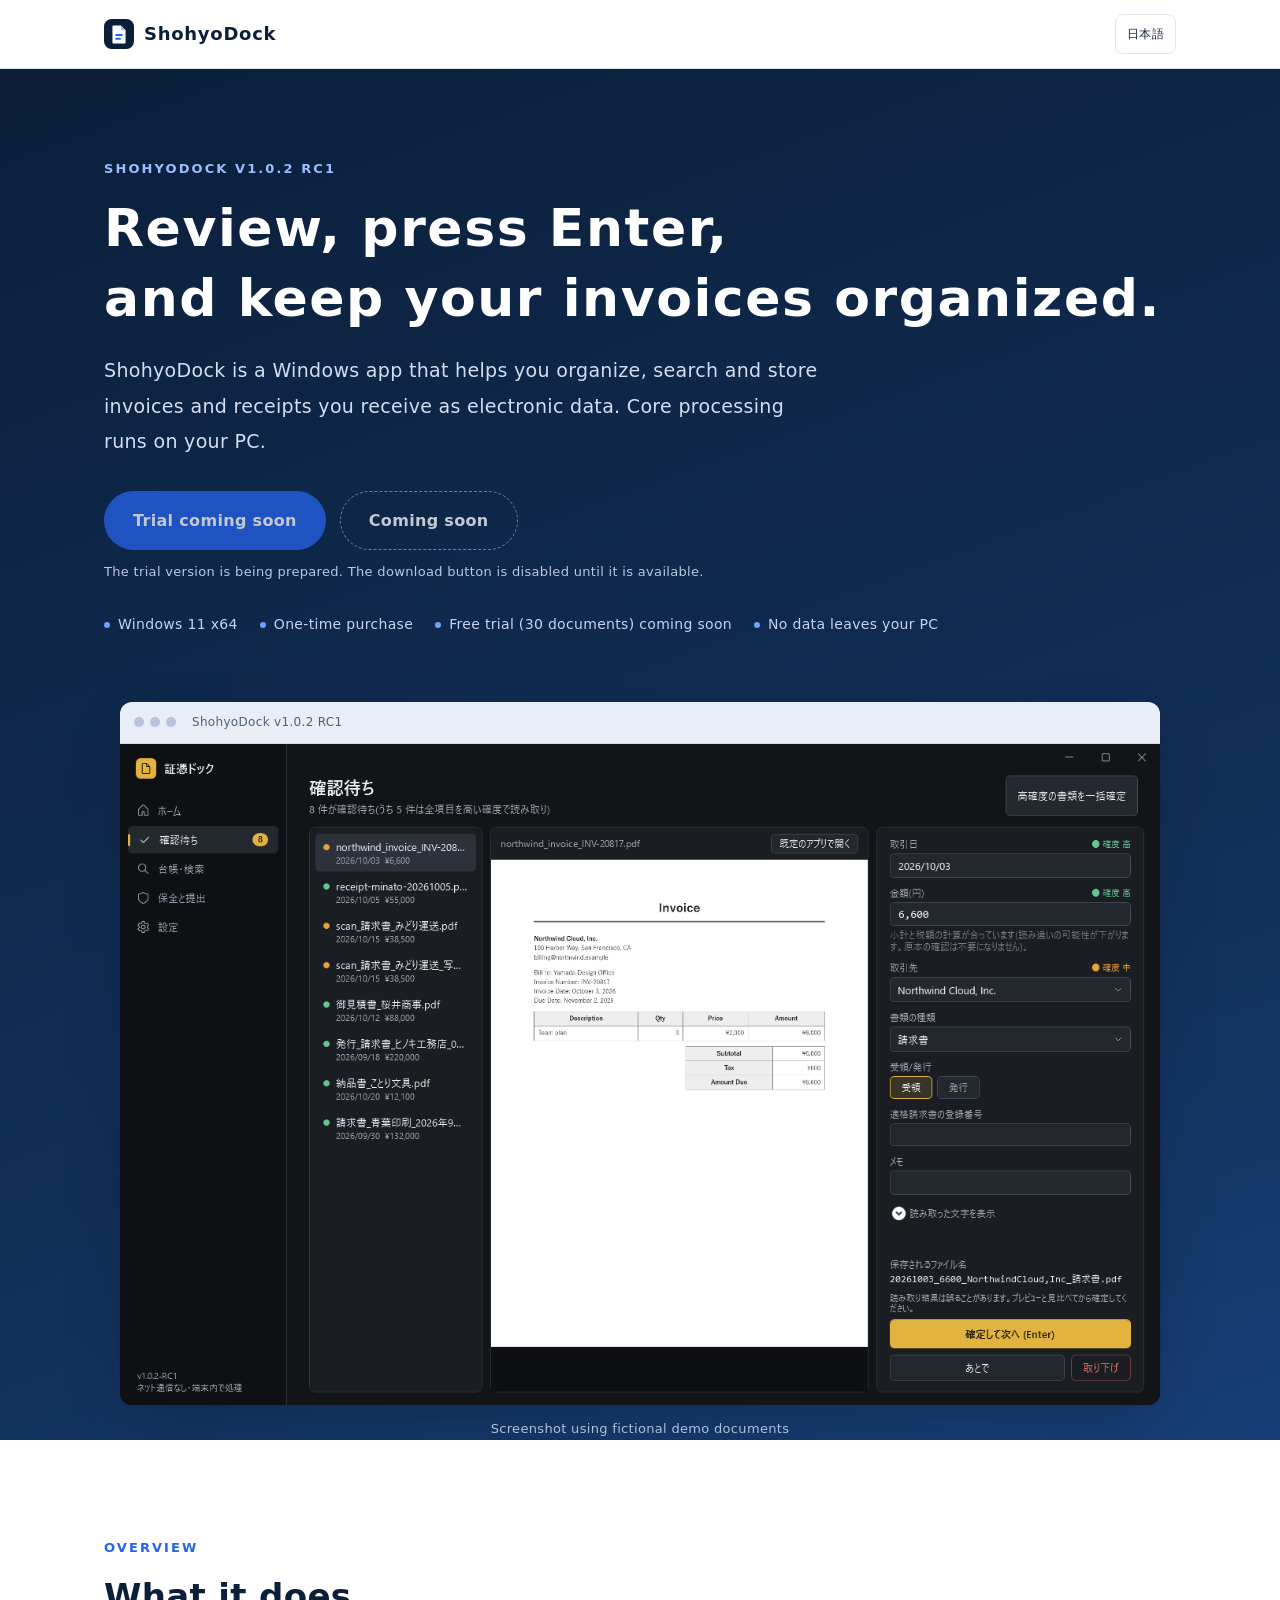
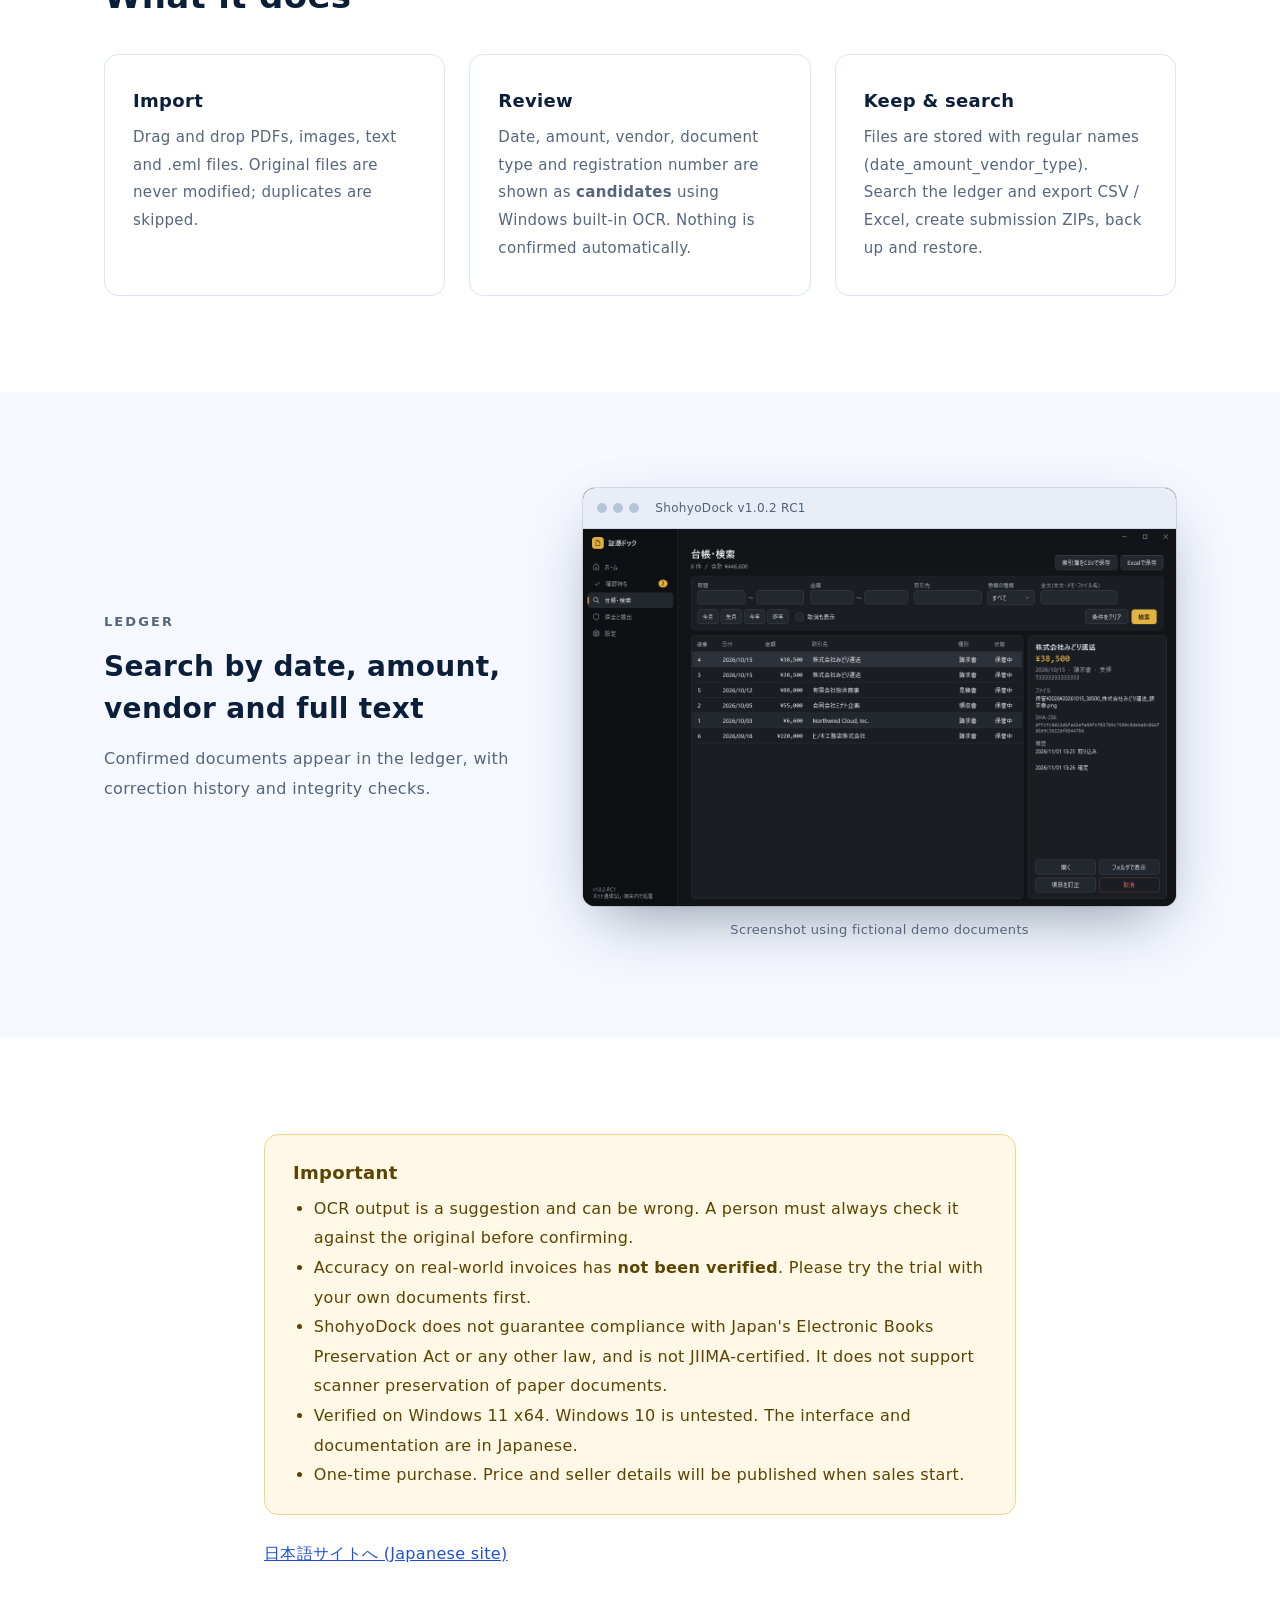
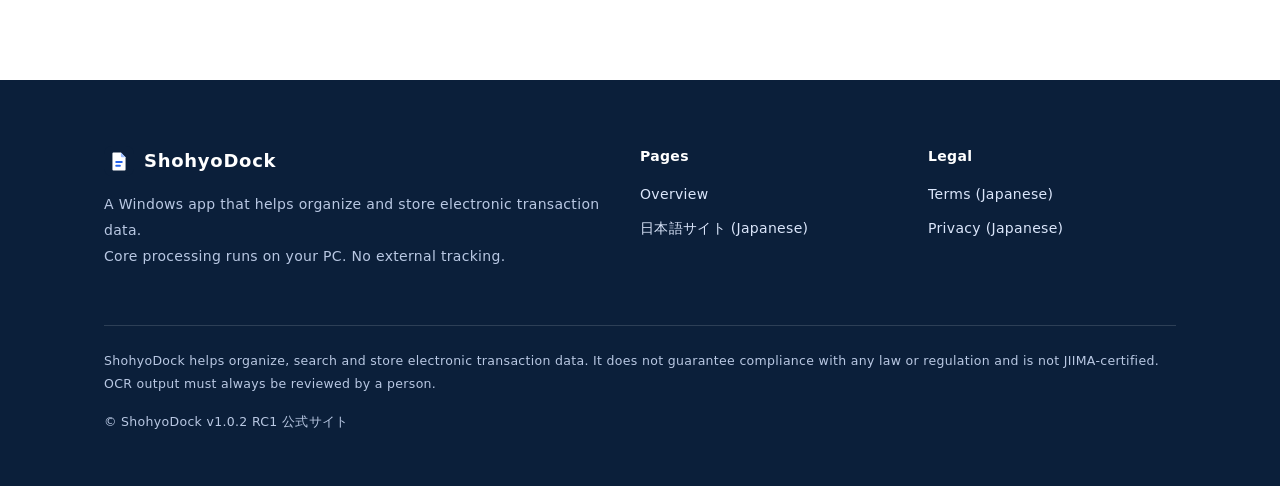
==== en/index.html @ b119d75c "Initial ShohyoDock official website" ====
<!doctype html>
<html lang="en" data-root="../">
<head>
<meta charset="utf-8">
<meta name="viewport" content="width=device-width, initial-scale=1">
<title>ShohyoDock - Organize and store electronic invoices on Windows</title>
<meta name="description" content="ShohyoDock is a Windows app that helps organize, search and store invoices and receipts received as electronic data. OCR output must be reviewed by a person. One-time purchase, free trial.">
<meta name="theme-color" content="#0b1f3a">
<meta name="robots" content="index,follow">

<link rel="icon" href="../assets/img/favicon.svg" type="image/svg+xml">
<meta property="og:type" content="website">
<meta property="og:site_name" content="ShohyoDock">
<meta property="og:title" content="ShohyoDock - Organize and store electronic invoices on Windows">
<meta property="og:description" content="ShohyoDock is a Windows app that helps organize, search and store invoices and receipts received as electronic data. OCR output must be reviewed by a person. One-time purchase, free trial.">
<meta property="og:locale" content="en_US">
<meta property="og:image" content="../assets/img/ogp.png">
<meta property="og:image:width" content="1200">
<meta property="og:image:height" content="630">
<meta property="og:image:alt" content="ShohyoDockの確認画面">

<meta name="twitter:card" content="summary_large_image">
<meta name="twitter:title" content="ShohyoDock - Organize and store electronic invoices on Windows">
<meta name="twitter:description" content="ShohyoDock is a Windows app that helps organize, search and store invoices and receipts received as electronic data. OCR output must be reviewed by a person. One-time purchase, free trial.">
<meta name="twitter:image" content="../assets/img/ogp.png">
<link rel="stylesheet" href="../assets/css/style.css">

</head>
<body>
<a class="skip" href="#main">Skip to content</a>
<header class="site-header"><div class="wrap">
<a class="brand" href="index.html"><img src="../assets/img/favicon.svg" alt="" width="30" height="30">ShohyoDock<small></small></a>
<button class="menu-btn" type="button" aria-label="メニュー" aria-expanded="false" aria-controls="site-nav"><svg viewBox="0 0 24 24" fill="none" stroke="currentColor" stroke-width="2" stroke-linecap="round"><path d="M4 7h16M4 12h16M4 17h16"/></svg></button>
<nav class="nav" id="site-nav" aria-label="メイン"><a class="lang" href="../index.html" hreflang="ja" lang="ja">日本語</a></nav>
</div></header>
<main id="main">

<section class="hero"><div class="wrap">
<p class="eyebrow">ShohyoDock v1.0.2 RC1</p>
<h1>Review, press Enter,<br>and keep your invoices organized.</h1>
<p class="lead">ShohyoDock is a Windows app that helps you organize, search and store invoices and receipts you receive as electronic data. Core processing runs on your PC.</p>
<div class="cta-row"><a class="btn btn-primary is-disabled" data-trial data-label="Download the trial" aria-disabled="true">Trial coming soon</a>
<a class="btn btn-ghost is-disabled" data-booth data-label="Buy on BOOTH" aria-disabled="true">Coming soon</a></div>
<p class="cta-note" data-trial-note>The trial version is being prepared. The download button is disabled until it is available.</p>
<ul class="hero-meta"><li>Windows 11 x64</li><li>One-time purchase</li><li>Free trial (30 documents) coming soon</li><li>No data leaves your PC</li></ul>
<div class="hero-shot"><figure class="shot"><div class="shot-frame"><div class="shot-bar"><i></i><i></i><i></i><span>ShohyoDock v1.0.2 RC1</span></div><button type="button" aria-label="画面を拡大して表示"><img src="../assets/img/03_inbox_review.png" alt="ShohyoDock review screen with document list, preview and extracted candidates" width="1320" height="840" decoding="async"></button></div><figcaption>Screenshot using fictional demo documents</figcaption></figure></div>
</div></section>
<section><div class="wrap">
<p class="eyebrow">OVERVIEW</p><h2>What it does</h2>
<div class="grid g3" style="margin-top:32px">
<div class="card"><h3>Import</h3><p>Drag and drop PDFs, images, text and .eml files. Original files are never modified; duplicates are skipped.</p></div>
<div class="card"><h3>Review</h3><p>Date, amount, vendor, document type and registration number are shown as <b>candidates</b> using Windows built-in OCR. Nothing is confirmed automatically.</p></div>
<div class="card"><h3>Keep &amp; search</h3><p>Files are stored with regular names (date_amount_vendor_type). Search the ledger and export CSV / Excel, create submission ZIPs, back up and restore.</p></div>
</div></div></section>
<section class="tint"><div class="wrap">
<div class="row"><div class="row-text"><p class="eyebrow">LEDGER</p><h3>Search by date, amount, vendor and full text</h3><p>Confirmed documents appear in the ledger, with correction history and integrity checks.</p></div>
<figure class="shot"><div class="shot-frame"><div class="shot-bar"><i></i><i></i><i></i><span>ShohyoDock v1.0.2 RC1</span></div><button type="button" aria-label="画面を拡大して表示"><img src="../assets/img/04_ledger.png" alt="Ledger and search screen" width="1320" height="840" loading="lazy" decoding="async"></button></div><figcaption>Screenshot using fictional demo documents</figcaption></figure></div>
</div></section>
<section><div class="wrap narrow">
<div class="callout warn"><h3>Important</h3><ul>
<li>OCR output is a suggestion and can be wrong. A person must always check it against the original before confirming.</li>
<li>Accuracy on real-world invoices has <b>not been verified</b>. Please try the trial with your own documents first.</li>
<li>ShohyoDock does not guarantee compliance with Japan's Electronic Books Preservation Act or any other law, and is not JIIMA-certified. It does not support scanner preservation of paper documents.</li>
<li>Verified on Windows 11 x64. Windows 10 is untested. The interface and documentation are in Japanese.</li>
<li>One-time purchase. Price and seller details will be published when sales start.</li>
</ul></div>
<p><a href="../index.html">日本語サイトへ (Japanese site)</a></p>
</div></section>
</main>
<footer class="site-footer"><div class="wrap">
<div class="foot-grid">
<div><a class="brand" href="index.html" style="color:#fff"><img src="../assets/img/favicon.svg" alt="" width="30" height="30">ShohyoDock</a><p style="margin-top:14px">A Windows app that helps organize and store electronic transaction data.<br>Core processing runs on your PC. No external tracking.</p></div>
<div><h4>Pages</h4><ul><li><a href="index.html">Overview</a></li><li><a href="../index.html">日本語サイト (Japanese)</a></li></ul></div>
<div><h4>Legal</h4><ul><li><a href="../terms.html">Terms (Japanese)</a></li><li><a href="../privacy.html">Privacy (Japanese)</a></li></ul></div>
</div>
<p class="foot-note">ShohyoDock helps organize, search and store electronic transaction data. It does not guarantee compliance with any law or regulation and is not JIIMA-certified. OCR output must always be reviewed by a person.</p>
<p class="foot-note" style="border:0;padding-top:0">&copy; ShohyoDock v1.0.2 RC1 公式サイト</p>
</div></footer>
<script src="../config.js"></script>
<script src="../assets/js/main.js"></script>
</body>
</html>
---- assets/css/style.css ----
:root{
  --navy:#0b1f3a; --navy-2:#12305a; --blue:#2563eb; --blue-d:#1d4ed8; --blue-l:#eaf1ff; --sky:#f5f8ff;
  --ink:#16243b; --muted:#56657d; --line:#dde5f1; --white:#fff; --warn-bg:#fff8e6; --warn-line:#f0d58a; --warn-ink:#5b4300;
  --radius:14px; --maxw:1120px;
  --font:"Yu Gothic UI","Yu Gothic","Hiragino Sans","Hiragino Kaku Gothic ProN","Meiryo",system-ui,sans-serif;
}
*{box-sizing:border-box}
html{scroll-behavior:smooth;-webkit-text-size-adjust:100%}
body{margin:0;font-family:var(--font);color:var(--ink);background:var(--white);line-height:1.85;font-size:16px;letter-spacing:.02em}
img{max-width:100%;height:auto;display:block}
a{color:var(--blue-d)}
a:hover{color:var(--navy)}
:focus-visible{outline:3px solid #93b4ff;outline-offset:2px}
.wrap{max-width:var(--maxw);margin:0 auto;padding:0 24px}
.skip{position:absolute;left:-999px;top:0;background:var(--navy);color:#fff;padding:8px 14px;z-index:100}
.skip:focus{left:8px;top:8px}

/* header */
.site-header{position:sticky;top:0;z-index:50;background:rgba(255,255,255,.94);backdrop-filter:blur(8px);border-bottom:1px solid var(--line)}
.site-header .wrap{display:flex;align-items:center;justify-content:space-between;height:68px;gap:16px}
.brand{display:flex;align-items:center;gap:10px;text-decoration:none;color:var(--navy);font-weight:700;font-size:18px;letter-spacing:.04em}
.brand img{width:30px;height:30px}
.brand small{font-weight:500;font-size:12px;color:var(--muted);margin-left:2px}
.nav{display:flex;align-items:center;gap:2px}
.nav a{color:var(--ink);text-decoration:none;font-size:14px;padding:8px 11px;border-radius:8px;white-space:nowrap}
.nav a:hover{background:var(--blue-l)}
.nav a[aria-current="page"]{color:var(--blue-d);font-weight:700;background:var(--blue-l)}
.nav .lang{border:1px solid var(--line);margin-left:6px;font-size:12px}
.menu-btn{display:none;background:none;border:1px solid var(--line);border-radius:8px;width:44px;height:44px;cursor:pointer;color:var(--navy)}
.menu-btn svg{width:22px;height:22px}

/* buttons */
.btn{display:inline-flex;align-items:center;justify-content:center;gap:8px;font:inherit;font-weight:700;font-size:16px;text-decoration:none;padding:14px 28px;border-radius:999px;border:1.5px solid transparent;cursor:pointer;min-height:48px;transition:background .15s,transform .15s}
.btn-primary{background:var(--blue);color:#fff}
.btn-primary:hover{background:var(--blue-d);color:#fff;transform:translateY(-1px)}
.btn-outline{background:#fff;color:var(--navy);border-color:var(--navy)}
.btn-outline:hover{background:var(--blue-l);color:var(--navy)}
.btn-ghost{background:transparent;color:#fff;border-color:rgba(255,255,255,.55)}
.btn-ghost:hover{background:rgba(255,255,255,.1);color:#fff}
.btn.is-disabled{opacity:.75;cursor:not-allowed;pointer-events:none;border-style:dashed}
.btn-sm{padding:8px 18px;font-size:14px;min-height:40px}
.cta-row{display:flex;flex-wrap:wrap;gap:14px;align-items:center}
.cta-note{font-size:13px;color:var(--muted);margin:10px 0 0}
.hero .cta-note{color:#b9c8e3}

/* hero */
.hero{background:linear-gradient(160deg,var(--navy) 0%,var(--navy-2) 70%,#173f77 100%);color:#fff;padding:88px 0 0;position:relative;overflow:hidden}
.hero .eyebrow{color:#9bbcff}
.hero h1{font-size:clamp(30px,5vw,52px);line-height:1.35;margin:0 0 20px;font-weight:700;letter-spacing:.03em}
.hero p.lead{font-size:clamp(16px,2vw,19px);color:#d3def2;max-width:720px;margin:0 0 32px}
.hero-shot{margin:64px auto -1px;max-width:1040px}
.hero-meta{display:flex;flex-wrap:wrap;gap:10px 22px;margin:28px 0 0;padding:0;list-style:none;font-size:14px;color:#c4d3ee}
.hero-meta li::before{content:"";display:inline-block;width:6px;height:6px;border-radius:50%;background:#6ea0ff;margin-right:8px;vertical-align:middle}
.page-head{background:linear-gradient(160deg,var(--navy),var(--navy-2));color:#fff;padding:64px 0 56px}
.page-head h1{margin:0 0 10px;font-size:clamp(26px,4vw,40px);line-height:1.4}
.page-head p{margin:0;color:#cddaf1;max-width:720px}
.eyebrow{font-size:13px;font-weight:700;letter-spacing:.16em;color:var(--blue);margin:0 0 12px;text-transform:uppercase}

/* sections */
section{padding:96px 0}
section.tint{background:var(--sky)}
section.navy{background:var(--navy);color:#fff}
section.navy .eyebrow{color:#9bbcff}
section.navy p{color:#cddaf1}
h2{font-size:clamp(24px,3.4vw,34px);line-height:1.45;margin:0 0 20px;color:var(--navy);font-weight:700}
section.navy h2{color:#fff}
h3{font-size:20px;line-height:1.5;margin:0 0 10px;color:var(--navy)}
p{margin:0 0 16px}
.sec-lead{max-width:720px;color:var(--muted);margin-bottom:48px}
.narrow{max-width:800px}
.prose h2{margin-top:56px;font-size:26px}
.prose h2:first-child{margin-top:0}
.prose h3{margin-top:32px}
.prose ul,.prose ol{padding-left:1.4em;margin:0 0 20px}
.prose li{margin-bottom:6px}
.prose-sec{padding:72px 0 96px}

/* grids/cards */
.grid{display:grid;gap:24px}
.g3{grid-template-columns:repeat(3,1fr)}
.g2{grid-template-columns:repeat(2,1fr)}
.card{background:#fff;border:1px solid var(--line);border-radius:var(--radius);padding:32px 28px}
.card h3{font-size:18px}
.card p{color:var(--muted);margin:0;font-size:15px}
.num{display:inline-flex;width:36px;height:36px;border-radius:50%;background:var(--blue-l);color:var(--blue-d);align-items:center;justify-content:center;font-weight:700;margin-bottom:14px}
.trust{background:var(--sky);border-bottom:1px solid var(--line);padding:0}
.trust ul{display:grid;grid-template-columns:repeat(4,1fr);gap:0;margin:0;padding:0;list-style:none}
.trust li{padding:26px 18px;text-align:center;font-size:14px;color:var(--muted);border-left:1px solid var(--line)}
.trust li:first-child{border-left:0}
.trust b{display:block;color:var(--navy);font-size:17px;margin-bottom:2px}

/* feature rows */
.row{display:grid;grid-template-columns:5fr 7fr;gap:56px;align-items:center;margin-bottom:96px}
.row:last-child{margin-bottom:0}
.row.rev{grid-template-columns:7fr 5fr}
.row.rev .row-text{order:2}
.row-text h3{font-size:clamp(22px,2.6vw,28px);margin-bottom:14px}
.row-text p,.row-text li{color:var(--muted)}
.row-text ul{padding-left:1.3em;margin:0 0 16px}

/* screenshots */
.shot{margin:0}
.shot-frame{background:#0e141b;border-radius:12px;overflow:hidden;box-shadow:0 24px 60px -18px rgba(11,31,58,.45),0 0 0 1px rgba(11,31,58,.12)}
.shot-bar{display:flex;align-items:center;gap:6px;padding:9px 14px;background:#e9eef6;border-bottom:1px solid #cfd8e6}
.shot-bar i{width:10px;height:10px;border-radius:50%;background:#b8c4d8;display:block}
.shot-bar span{margin-left:10px;font-size:12px;color:#506078}
.shot button{display:block;width:100%;padding:0;border:0;background:none;cursor:zoom-in}
.shot img{width:100%;height:auto}
.shot figcaption{font-size:13px;color:var(--muted);margin-top:12px;text-align:center}
.hero .shot figcaption{color:#aebfdc}
.lightbox{position:fixed;inset:0;background:rgba(6,16,32,.88);display:none;align-items:center;justify-content:center;padding:20px;z-index:200;cursor:zoom-out}
.lightbox.open{display:flex}
.lightbox img{max-width:100%;max-height:100%;border-radius:8px;box-shadow:0 20px 60px rgba(0,0,0,.5)}

/* callouts */
.callout{border-radius:var(--radius);padding:24px 28px;margin:0 0 24px;border:1px solid var(--line);background:var(--sky)}
.callout.warn{background:var(--warn-bg);border-color:var(--warn-line);color:var(--warn-ink)}
.callout h3,.callout h2{margin:0 0 8px;font-size:18px;color:inherit}
.callout p:last-child,.callout ul:last-child{margin-bottom:0}
.callout ul{margin:8px 0 0;padding-left:1.3em}
.pending{background:#eef2f8;border:1px dashed #9fb0cc;color:#3b4a63;border-radius:10px;padding:10px 14px;font-size:14px}

/* table */
.table-wrap{overflow-x:auto;border:1px solid var(--line);border-radius:var(--radius);background:#fff}
table{border-collapse:collapse;width:100%;font-size:15px;min-width:560px}
th,td{padding:16px 20px;text-align:left;border-bottom:1px solid var(--line);vertical-align:top}
thead th{background:var(--navy);color:#fff;font-weight:700}
tbody th{background:var(--sky);width:28%;color:var(--navy)}
tbody tr:last-child th,tbody tr:last-child td{border-bottom:0}
.ok{color:#14733f;font-weight:700}.no{color:#8a5a00;font-weight:700}

/* lists */
.checks,.crosses{list-style:none;padding:0;margin:0}
.checks li,.crosses li{position:relative;padding-left:30px;margin-bottom:12px}
.checks li::before{content:"";position:absolute;left:4px;top:.55em;width:10px;height:6px;border-left:2.5px solid var(--blue);border-bottom:2.5px solid var(--blue);transform:rotate(-45deg)}
.crosses li::before{content:"×";position:absolute;left:3px;top:0;color:#8a5a00;font-weight:700}

/* steps */
.steps{counter-reset:s;list-style:none;padding:0;margin:0}
.steps>li{counter-increment:s;position:relative;padding:0 0 56px 64px}
.steps>li::before{content:counter(s);position:absolute;left:0;top:0;width:44px;height:44px;border-radius:50%;background:var(--blue);color:#fff;display:flex;align-items:center;justify-content:center;font-weight:700}
.steps>li::after{content:"";position:absolute;left:21px;top:52px;bottom:8px;width:2px;background:var(--line)}
.steps>li:last-child{padding-bottom:0}.steps>li:last-child::after{display:none}
.steps h3{margin-top:6px}
.steps .shot{margin-top:20px;max-width:760px}

/* faq */
details{border:1px solid var(--line);border-radius:12px;background:#fff;margin-bottom:12px;overflow:hidden}
summary{cursor:pointer;padding:18px 56px 18px 22px;font-weight:700;color:var(--navy);list-style:none;position:relative}
summary::-webkit-details-marker{display:none}
summary::after{content:"+";position:absolute;right:22px;top:50%;transform:translateY(-50%);font-size:22px;color:var(--blue);font-weight:400}
details[open] summary::after{content:"−"}
details[open] summary{border-bottom:1px solid var(--line);background:var(--sky)}
details .ans{padding:18px 22px 6px}
.faq-group{margin:48px 0 16px;font-size:20px}

/* price */
.price{font-size:clamp(40px,6vw,56px);font-weight:700;color:var(--navy);line-height:1.2;margin:6px 0}
.price small{font-size:16px;font-weight:500;color:var(--muted);margin-left:6px}
.cta-band{text-align:center}
.cta-band .cta-row{justify-content:center}
.cta-band .sec-lead{margin-left:auto;margin-right:auto}

/* footer */
.site-footer{background:var(--navy);color:#b9c8e3;padding:64px 0 36px;font-size:14px}
.site-footer a{color:#dbe6fb;text-decoration:none}
.site-footer a:hover{text-decoration:underline}
.foot-grid{display:grid;grid-template-columns:2fr 1fr 1fr;gap:40px;margin-bottom:40px}
.site-footer h4{color:#fff;margin:0 0 12px;font-size:14px}
.site-footer ul{list-style:none;margin:0;padding:0}
.site-footer li{margin-bottom:8px}
.foot-note{border-top:1px solid rgba(255,255,255,.14);padding-top:24px;font-size:12.5px;line-height:1.8}

@media (max-width:1020px){
  .menu-btn{display:inline-flex;align-items:center;justify-content:center}
  .nav{position:absolute;left:0;right:0;top:68px;background:#fff;border-bottom:1px solid var(--line);flex-direction:column;align-items:stretch;padding:12px 20px 20px;display:none;box-shadow:0 20px 30px rgba(11,31,58,.1)}
  .nav.open{display:flex}
  .nav a{padding:14px 12px;font-size:16px}
  .nav .lang{margin:8px 0 0;text-align:center}
}
@media (max-width:820px){
  section{padding:60px 0}
  .hero{padding-top:56px}
  .hero-shot{margin-top:40px}
  .g3,.g2,.row,.row.rev{grid-template-columns:1fr}
  .row{gap:28px;margin-bottom:64px}
  .row.rev .row-text{order:0}
  .trust ul{grid-template-columns:1fr 1fr}
  .trust li:nth-child(odd){border-left:0}
  .trust li:nth-child(n+3){border-top:1px solid var(--line)}
  .foot-grid{grid-template-columns:1fr;gap:28px}
  .wrap{padding:0 16px}
  .card{padding:24px 20px}
  .steps>li{padding-left:56px}
  .btn{width:100%}
  .cta-row{flex-direction:column;align-items:stretch}
  .prose-sec{padding:48px 0 64px}
  .page-head{padding:44px 0 38px}
  .brand small{display:none}
}
@media (prefers-reduced-motion:reduce){html{scroll-behavior:auto}.btn{transition:none}}
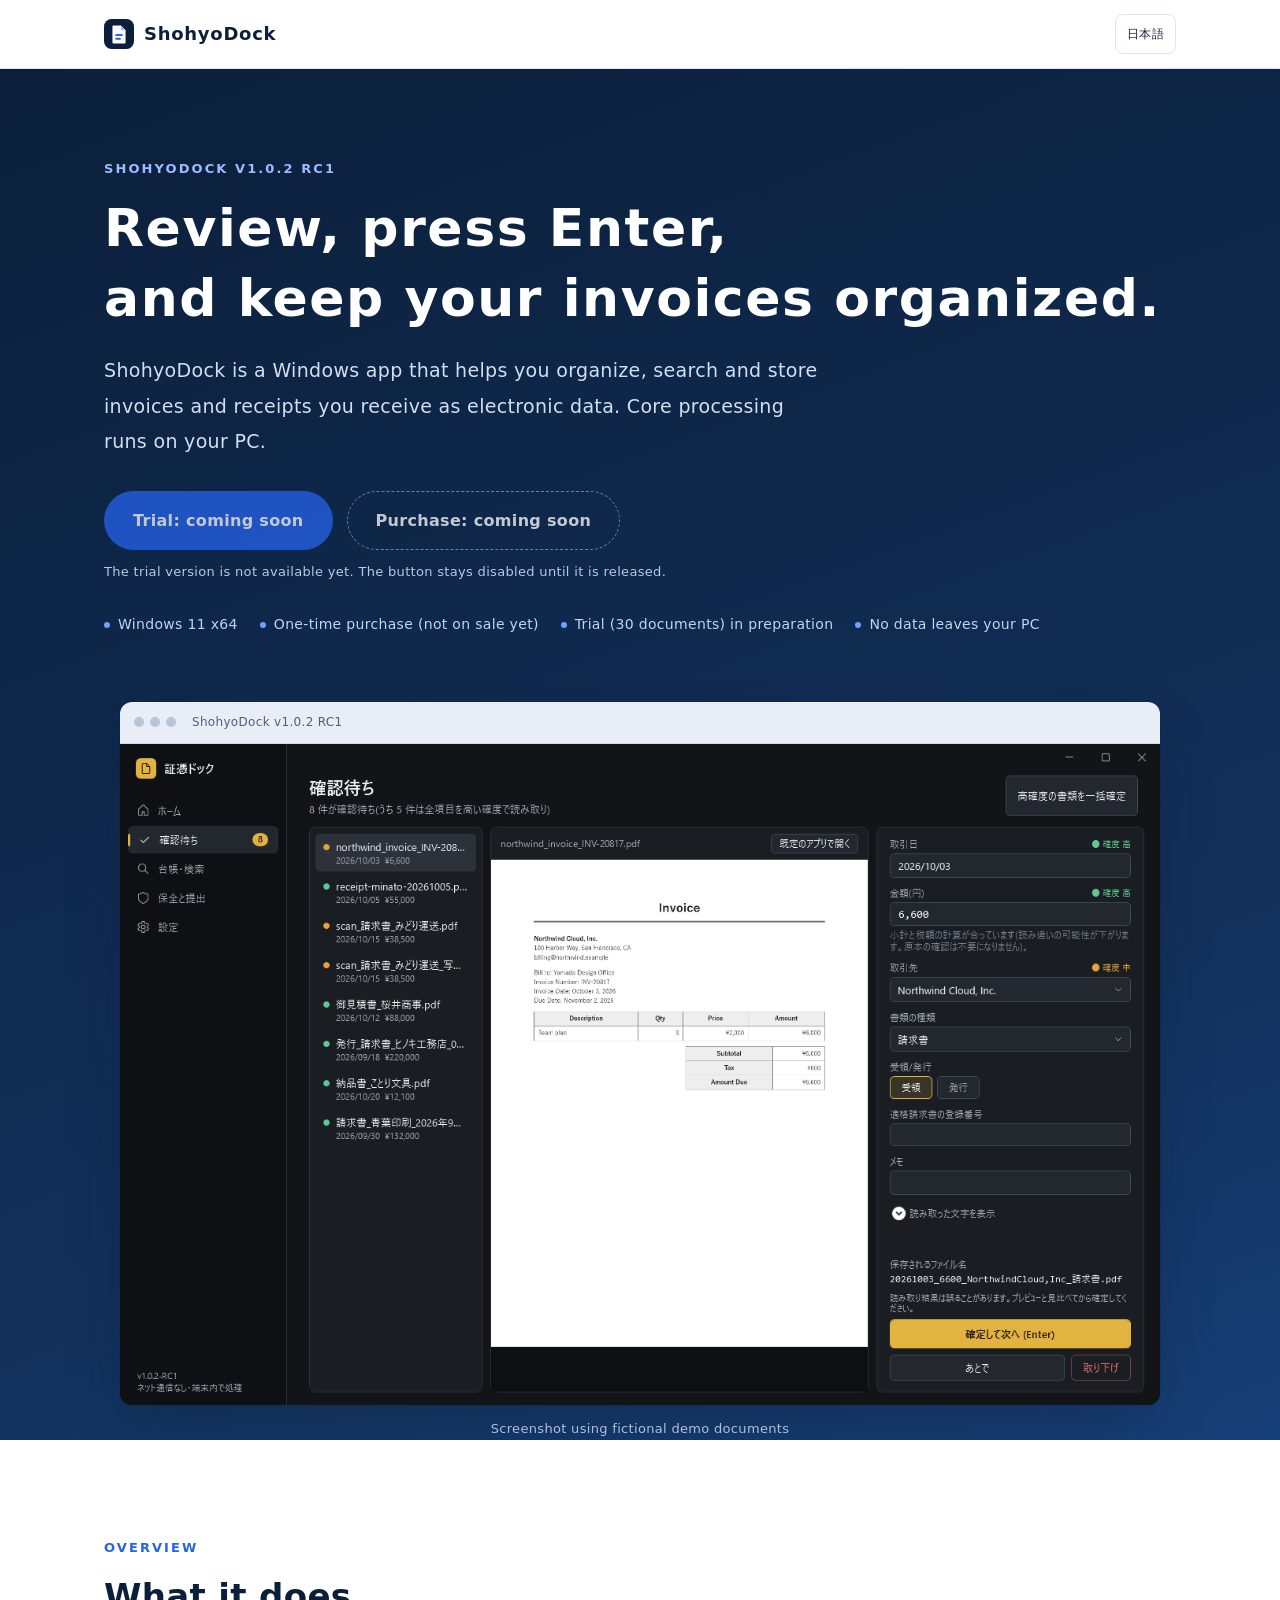
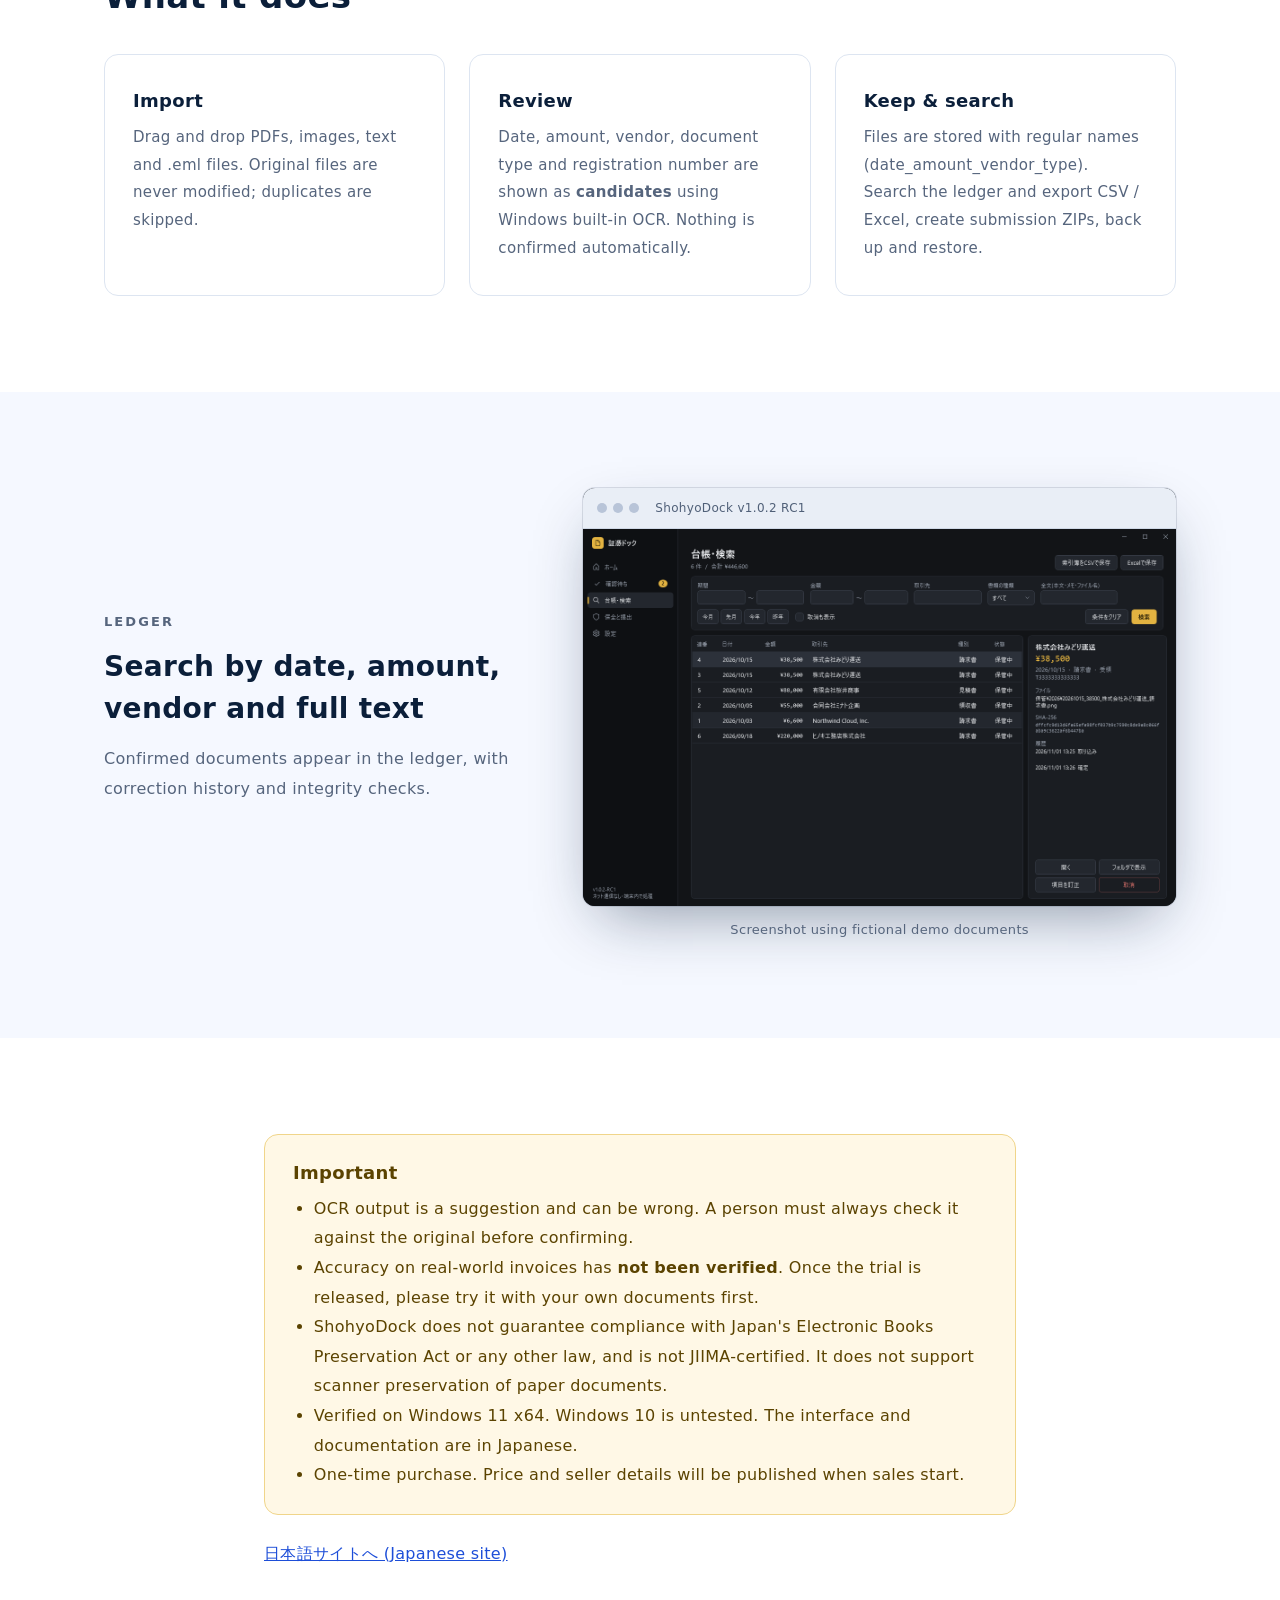
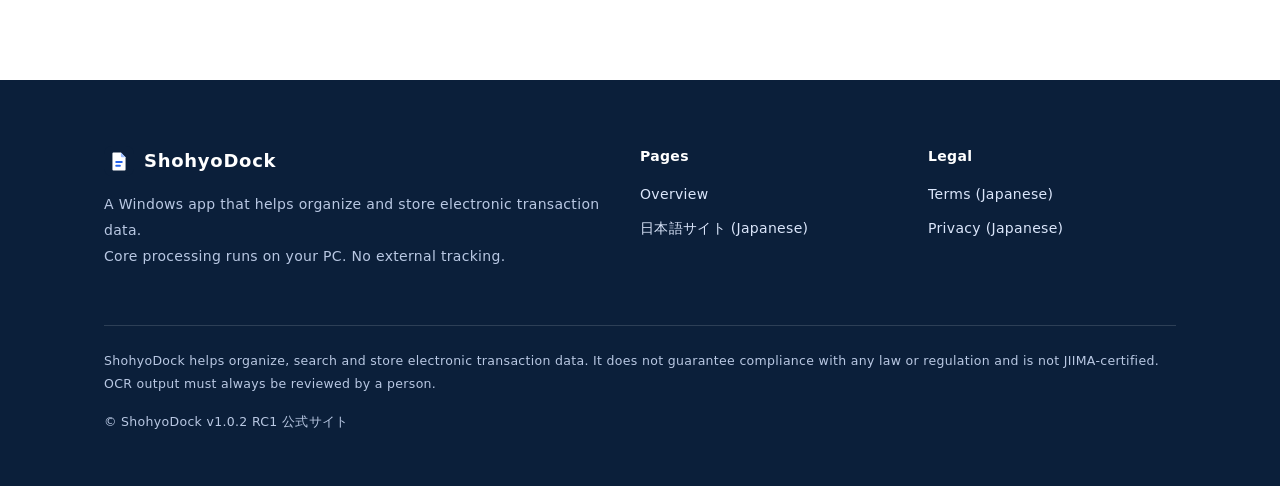
==== commit 70751832: "Fix preparation-state wording and 404 link for subdirectory hosting - Reword disabled buttons and no" ====
--- a/en/index.html
+++ b/en/index.html
@@ -4,7 +4,7 @@
 <meta charset="utf-8">
 <meta name="viewport" content="width=device-width, initial-scale=1">
 <title>ShohyoDock - Organize and store electronic invoices on Windows</title>
-<meta name="description" content="ShohyoDock is a Windows app that helps organize, search and store invoices and receipts received as electronic data. OCR output must be reviewed by a person. One-time purchase, free trial.">
+<meta name="description" content="ShohyoDock is a Windows app that helps organize, search and store invoices and receipts received as electronic data. OCR output must be reviewed by a person. One-time purchase and a trial version are in preparation.">
 <meta name="theme-color" content="#0b1f3a">
 <meta name="robots" content="index,follow">
 
@@ -12,7 +12,7 @@
 <meta property="og:type" content="website">
 <meta property="og:site_name" content="ShohyoDock">
 <meta property="og:title" content="ShohyoDock - Organize and store electronic invoices on Windows">
-<meta property="og:description" content="ShohyoDock is a Windows app that helps organize, search and store invoices and receipts received as electronic data. OCR output must be reviewed by a person. One-time purchase, free trial.">
+<meta property="og:description" content="ShohyoDock is a Windows app that helps organize, search and store invoices and receipts received as electronic data. OCR output must be reviewed by a person. One-time purchase and a trial version are in preparation.">
 <meta property="og:locale" content="en_US">
 <meta property="og:image" content="../assets/img/ogp.png">
 <meta property="og:image:width" content="1200">
@@ -21,7 +21,7 @@
 
 <meta name="twitter:card" content="summary_large_image">
 <meta name="twitter:title" content="ShohyoDock - Organize and store electronic invoices on Windows">
-<meta name="twitter:description" content="ShohyoDock is a Windows app that helps organize, search and store invoices and receipts received as electronic data. OCR output must be reviewed by a person. One-time purchase, free trial.">
+<meta name="twitter:description" content="ShohyoDock is a Windows app that helps organize, search and store invoices and receipts received as electronic data. OCR output must be reviewed by a person. One-time purchase and a trial version are in preparation.">
 <meta name="twitter:image" content="../assets/img/ogp.png">
 <link rel="stylesheet" href="../assets/css/style.css">
 
@@ -39,10 +39,10 @@
 <p class="eyebrow">ShohyoDock v1.0.2 RC1</p>
 <h1>Review, press Enter,<br>and keep your invoices organized.</h1>
 <p class="lead">ShohyoDock is a Windows app that helps you organize, search and store invoices and receipts you receive as electronic data. Core processing runs on your PC.</p>
-<div class="cta-row"><a class="btn btn-primary is-disabled" data-trial data-label="Download the trial" aria-disabled="true">Trial coming soon</a>
-<a class="btn btn-ghost is-disabled" data-booth data-label="Buy on BOOTH" aria-disabled="true">Coming soon</a></div>
-<p class="cta-note" data-trial-note>The trial version is being prepared. The download button is disabled until it is available.</p>
-<ul class="hero-meta"><li>Windows 11 x64</li><li>One-time purchase</li><li>Free trial (30 documents) coming soon</li><li>No data leaves your PC</li></ul>
+<div class="cta-row"><a class="btn btn-primary is-disabled" data-trial data-label="Download the trial" aria-disabled="true">Trial: coming soon</a>
+<a class="btn btn-ghost is-disabled" data-booth data-label="Buy on BOOTH" aria-disabled="true">Purchase: coming soon</a></div>
+<p class="cta-note" data-trial-note>The trial version is not available yet. The button stays disabled until it is released.</p>
+<ul class="hero-meta"><li>Windows 11 x64</li><li>One-time purchase (not on sale yet)</li><li>Trial (30 documents) in preparation</li><li>No data leaves your PC</li></ul>
 <div class="hero-shot"><figure class="shot"><div class="shot-frame"><div class="shot-bar"><i></i><i></i><i></i><span>ShohyoDock v1.0.2 RC1</span></div><button type="button" aria-label="画面を拡大して表示"><img src="../assets/img/03_inbox_review.png" alt="ShohyoDock review screen with document list, preview and extracted candidates" width="1320" height="840" decoding="async"></button></div><figcaption>Screenshot using fictional demo documents</figcaption></figure></div>
 </div></section>
 <section><div class="wrap">
@@ -59,7 +59,7 @@
 <section><div class="wrap narrow">
 <div class="callout warn"><h3>Important</h3><ul>
 <li>OCR output is a suggestion and can be wrong. A person must always check it against the original before confirming.</li>
-<li>Accuracy on real-world invoices has <b>not been verified</b>. Please try the trial with your own documents first.</li>
+<li>Accuracy on real-world invoices has <b>not been verified</b>. Once the trial is released, please try it with your own documents first.</li>
 <li>ShohyoDock does not guarantee compliance with Japan's Electronic Books Preservation Act or any other law, and is not JIIMA-certified. It does not support scanner preservation of paper documents.</li>
 <li>Verified on Windows 11 x64. Windows 10 is untested. The interface and documentation are in Japanese.</li>
 <li>One-time purchase. Price and seller details will be published when sales start.</li>
